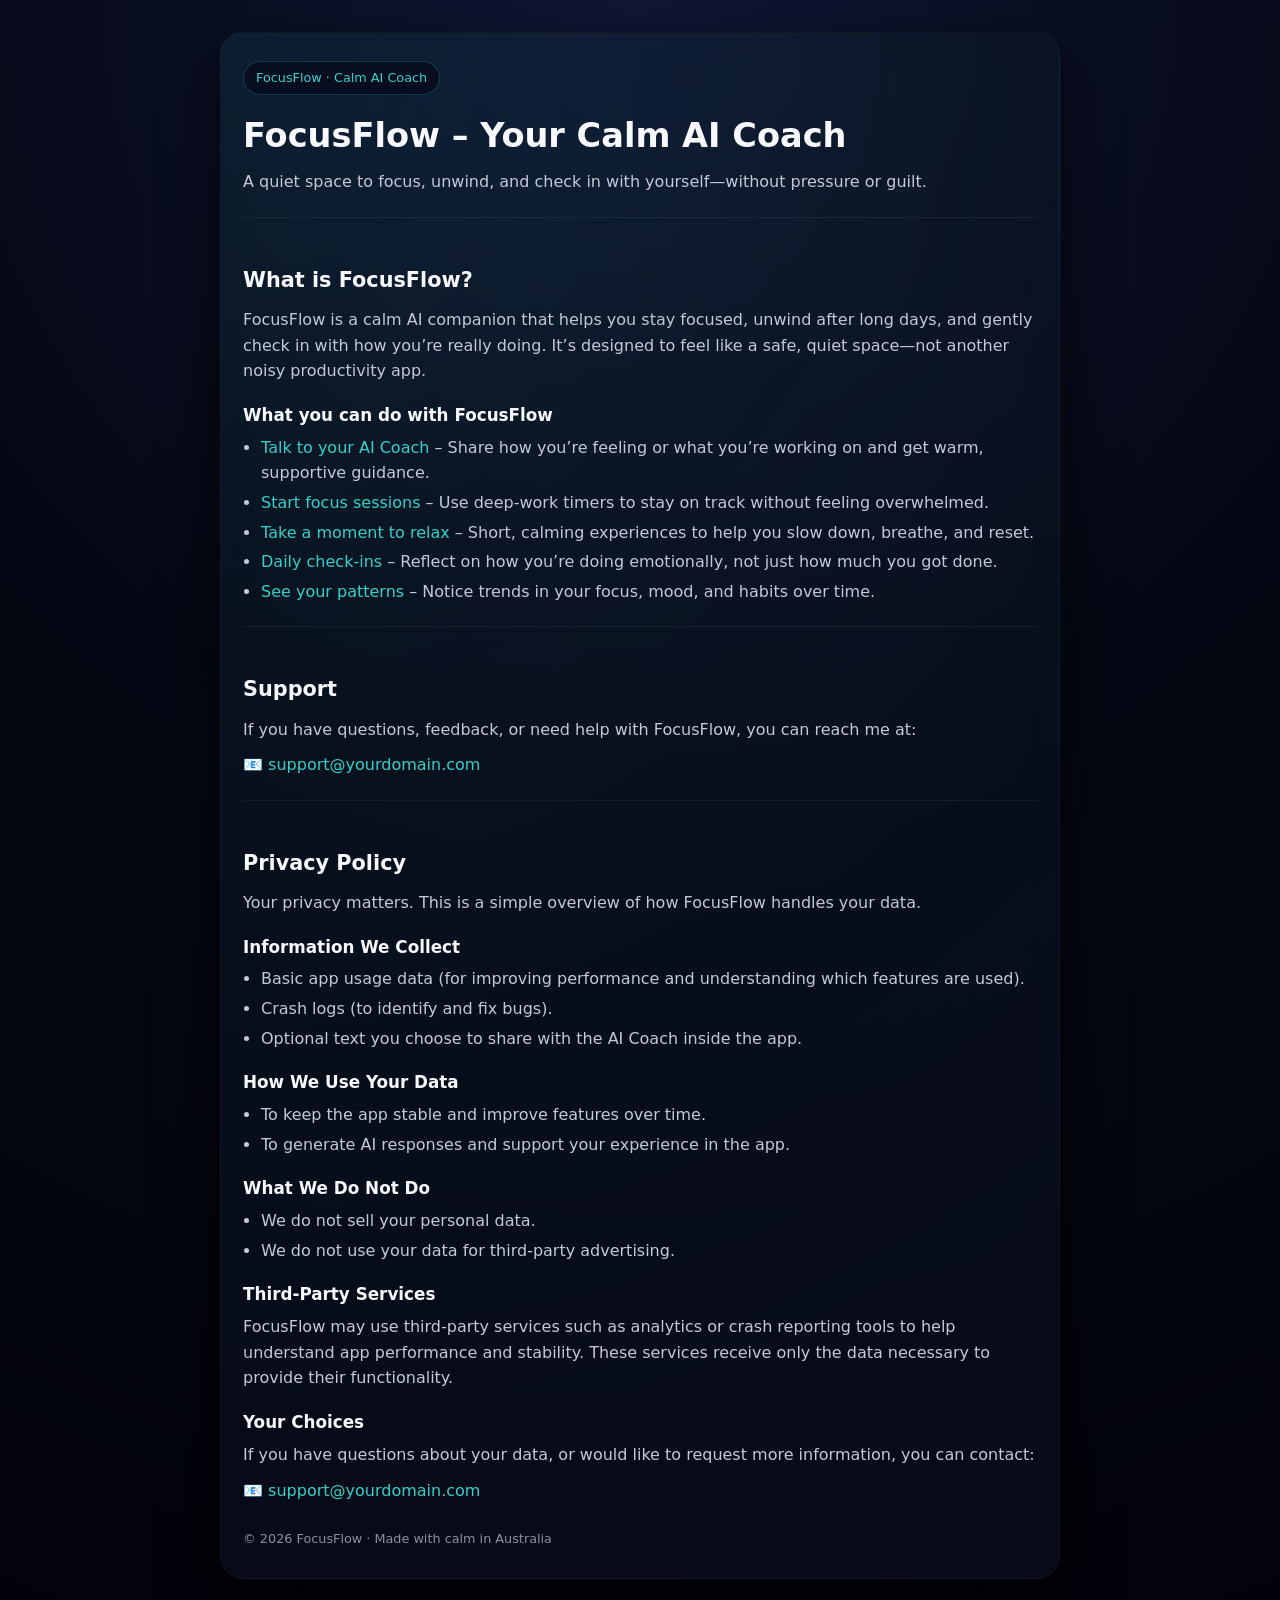
==== index.html @ 186055d6 "Create index.html" ====
<!DOCTYPE html>
<html lang="en">
<head>
  <meta charset="UTF-8" />
  <title>FocusFlow – Your Calm AI Coach</title>
  <meta name="viewport" content="width=device-width, initial-scale=1" />
  <meta name="description" content="FocusFlow is a calm AI coach that helps you focus, unwind, and check in with yourself—without pressure." />
  <style>
    :root {
      --bg: #050814;
      --bg2: #0b1022;
      --accent: #35d0c8;
      --accent-soft: rgba(53, 208, 200, 0.25);
      --text-main: #f7f9ff;
      --text-soft: #c4c8d8;
    }
    * { box-sizing: border-box; margin: 0; padding: 0; }
    body {
      font-family: system-ui, -apple-system, BlinkMacSystemFont, "SF Pro Text", sans-serif;
      background: radial-gradient(circle at top, #101735 0, var(--bg) 45%, #02030a 100%);
      color: var(--text-main);
      line-height: 1.6;
      padding: 32px 16px 48px;
      display: flex;
      justify-content: center;
    }
    .page {
      width: 100%;
      max-width: 840px;
    }
    .card {
      background: radial-gradient(circle at top left, rgba(53, 208, 200, 0.08), rgba(8, 10, 24, 0.96));
      border-radius: 24px;
      padding: 28px 22px;
      border: 1px solid rgba(255, 255, 255, 0.04);
      box-shadow: 0 24px 60px rgba(0, 0, 0, 0.7);
      backdrop-filter: blur(18px);
    }
    h1 {
      font-size: 2.1rem;
      margin-bottom: 6px;
    }
    h2 {
      font-size: 1.3rem;
      margin: 28px 0 10px;
    }
    h3 {
      font-size: 1.05rem;
      margin: 18px 0 6px;
    }
    p {
      color: var(--text-soft);
      margin-bottom: 10px;
    }
    ul {
      margin: 6px 0 10px 18px;
      color: var(--text-soft);
    }
    li { margin-bottom: 4px; }
    .pill {
      display: inline-flex;
      align-items: center;
      padding: 6px 12px;
      border-radius: 999px;
      background: rgba(8, 14, 32, 0.9);
      border: 1px solid var(--accent-soft);
      color: var(--accent);
      font-size: 0.8rem;
      margin-bottom: 14px;
    }
    .tagline {
      color: var(--text-soft);
      margin-bottom: 18px;
    }
    .section {
      margin-top: 22px;
      padding-top: 18px;
      border-top: 1px solid rgba(255, 255, 255, 0.06);
    }
    .highlight {
      color: var(--accent);
      font-weight: 500;
    }
    .footer {
      margin-top: 26px;
      font-size: 0.8rem;
      color: rgba(196, 200, 216, 0.7);
    }
    a {
      color: var(--accent);
      text-decoration: none;
    }
    a:hover { text-decoration: underline; }
  </style>
</head>
<body>
  <main class="page">
    <section class="card">
      <div class="pill">FocusFlow · Calm AI Coach</div>
      <h1>FocusFlow – Your Calm AI Coach</h1>
      <p class="tagline">
        A quiet space to focus, unwind, and check in with yourself—without pressure or guilt.
      </p>

      <div class="section">
        <h2>What is FocusFlow?</h2>
        <p>
          FocusFlow is a calm AI companion that helps you stay focused, unwind after long days,
          and gently check in with how you’re really doing. It’s designed to feel like a safe,
          quiet space—not another noisy productivity app.
        </p>
        <h3>What you can do with FocusFlow</h3>
        <ul>
          <li><span class="highlight">Talk to your AI Coach</span> – Share how you’re feeling or what you’re working on and get warm, supportive guidance.</li>
          <li><span class="highlight">Start focus sessions</span> – Use deep‑work timers to stay on track without feeling overwhelmed.</li>
          <li><span class="highlight">Take a moment to relax</span> – Short, calming experiences to help you slow down, breathe, and reset.</li>
          <li><span class="highlight">Daily check‑ins</span> – Reflect on how you’re doing emotionally, not just how much you got done.</li>
          <li><span class="highlight">See your patterns</span> – Notice trends in your focus, mood, and habits over time.</li>
        </ul>
      </div>

      <div class="section">
        <h2>Support</h2>
        <p>
          If you have questions, feedback, or need help with FocusFlow, you can reach me at:
        </p>
        <p>
          📧 <a href="mailto:support@yourdomain.com">support@yourdomain.com</a>
        </p>
      </div>

      <div class="section">
        <h2>Privacy Policy</h2>
        <p>
          Your privacy matters. This is a simple overview of how FocusFlow handles your data.
        </p>

        <h3>Information We Collect</h3>
        <ul>
          <li>Basic app usage data (for improving performance and understanding which features are used).</li>
          <li>Crash logs (to identify and fix bugs).</li>
          <li>Optional text you choose to share with the AI Coach inside the app.</li>
        </ul>

        <h3>How We Use Your Data</h3>
        <ul>
          <li>To keep the app stable and improve features over time.</li>
          <li>To generate AI responses and support your experience in the app.</li>
        </ul>

        <h3>What We Do Not Do</h3>
        <ul>
          <li>We do not sell your personal data.</li>
          <li>We do not use your data for third‑party advertising.</li>
        </ul>

        <h3>Third‑Party Services</h3>
        <p>
          FocusFlow may use third‑party services such as analytics or crash reporting tools to help
          understand app performance and stability. These services receive only the data necessary
          to provide their functionality.
        </p>

        <h3>Your Choices</h3>
        <p>
          If you have questions about your data, or would like to request more information, you can
          contact:
        </p>
        <p>
          📧 <a href="mailto:support@yourdomain.com">support@yourdomain.com</a>
        </p>
      </div>

      <div class="footer">
        © 2026 FocusFlow · Made with calm in Australia
      </div>
    </section>
  </main>
</body>
</html>
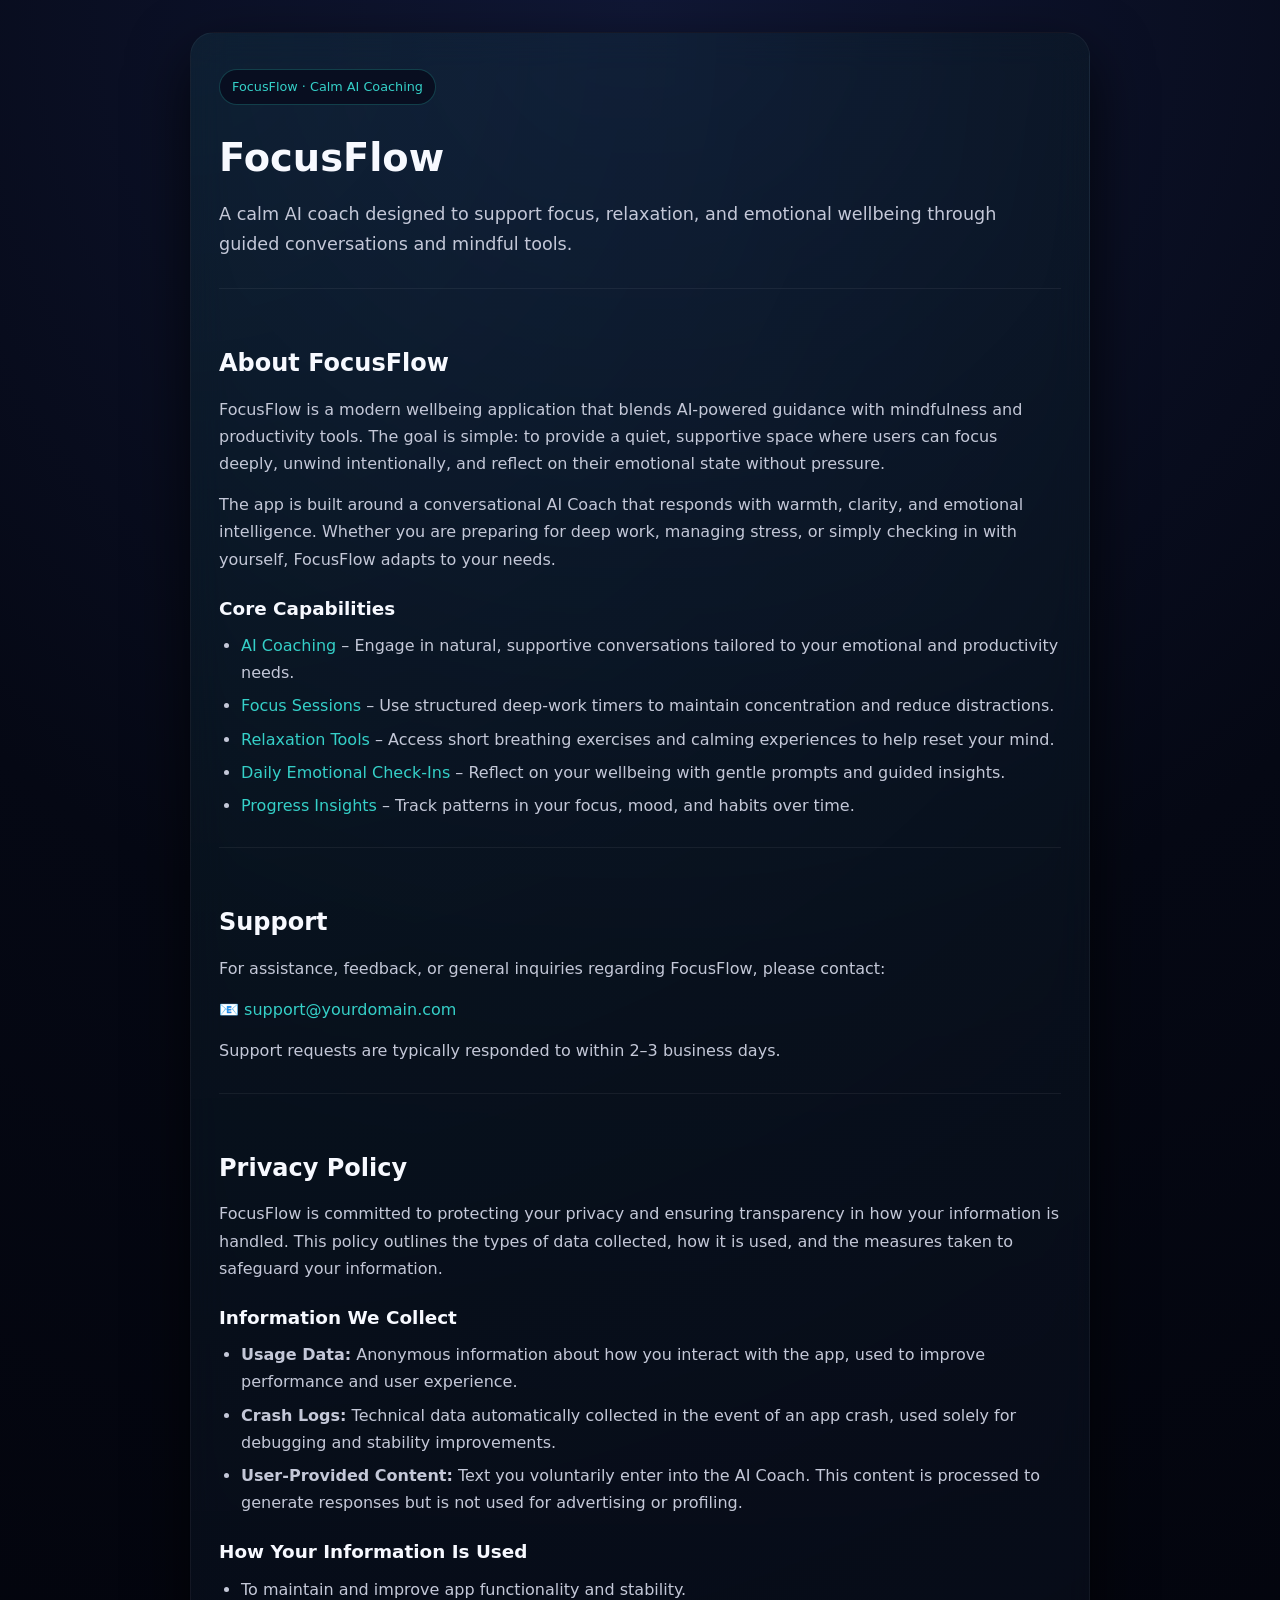
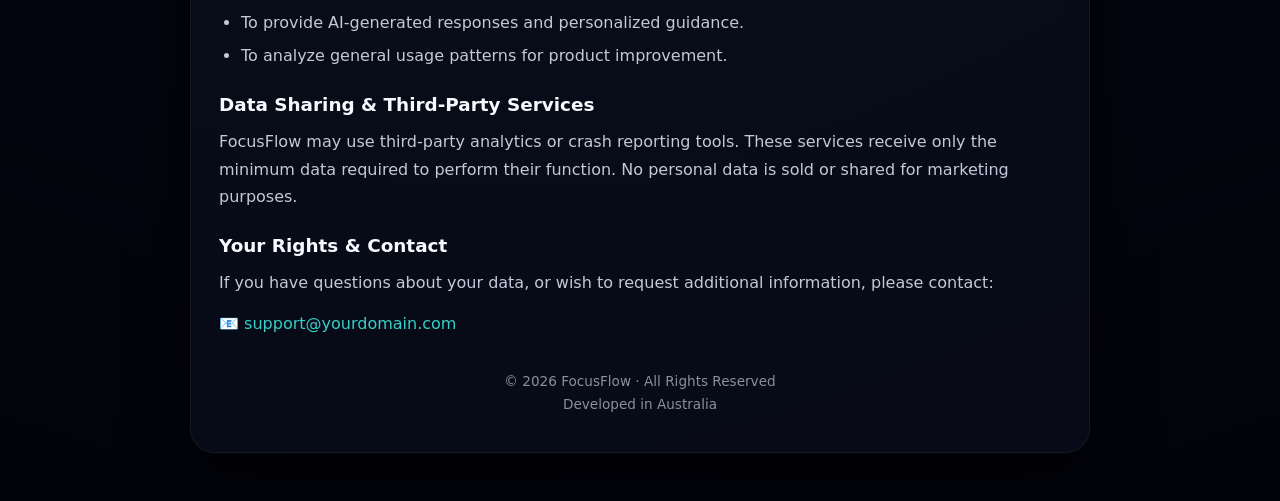
==== commit 822e2a30: "Update index.html" ====
--- a/index.html
+++ b/index.html
@@ -2,9 +2,9 @@
 <html lang="en">
 <head>
   <meta charset="UTF-8" />
-  <title>FocusFlow – Your Calm AI Coach</title>
+  <title>FocusFlow – Calm AI Coaching for Focus & Wellbeing</title>
   <meta name="viewport" content="width=device-width, initial-scale=1" />
-  <meta name="description" content="FocusFlow is a calm AI coach that helps you focus, unwind, and check in with yourself—without pressure." />
+  <meta name="description" content="FocusFlow is a calm AI coaching app designed to support focus, relaxation, and emotional wellbeing through guided conversations, focus sessions, and mindfulness tools." />
   <style>
     :root {
       --bg: #050814;
@@ -19,44 +19,44 @@
       font-family: system-ui, -apple-system, BlinkMacSystemFont, "SF Pro Text", sans-serif;
       background: radial-gradient(circle at top, #101735 0, var(--bg) 45%, #02030a 100%);
       color: var(--text-main);
-      line-height: 1.6;
+      line-height: 1.7;
       padding: 32px 16px 48px;
       display: flex;
       justify-content: center;
     }
     .page {
       width: 100%;
-      max-width: 840px;
+      max-width: 900px;
     }
     .card {
       background: radial-gradient(circle at top left, rgba(53, 208, 200, 0.08), rgba(8, 10, 24, 0.96));
       border-radius: 24px;
-      padding: 28px 22px;
-      border: 1px solid rgba(255, 255, 255, 0.04);
+      padding: 36px 28px;
+      border: 1px solid rgba(255, 255, 255, 0.05);
       box-shadow: 0 24px 60px rgba(0, 0, 0, 0.7);
       backdrop-filter: blur(18px);
     }
     h1 {
-      font-size: 2.1rem;
-      margin-bottom: 6px;
+      font-size: 2.4rem;
+      margin-bottom: 10px;
     }
     h2 {
-      font-size: 1.3rem;
-      margin: 28px 0 10px;
+      font-size: 1.5rem;
+      margin: 32px 0 12px;
     }
     h3 {
-      font-size: 1.05rem;
-      margin: 18px 0 6px;
+      font-size: 1.15rem;
+      margin: 20px 0 8px;
     }
     p {
       color: var(--text-soft);
-      margin-bottom: 10px;
+      margin-bottom: 14px;
     }
     ul {
-      margin: 6px 0 10px 18px;
+      margin: 8px 0 14px 22px;
       color: var(--text-soft);
     }
-    li { margin-bottom: 4px; }
+    li { margin-bottom: 6px; }
     .pill {
       display: inline-flex;
       align-items: center;
@@ -66,15 +66,16 @@
       border: 1px solid var(--accent-soft);
       color: var(--accent);
       font-size: 0.8rem;
-      margin-bottom: 14px;
+      margin-bottom: 20px;
     }
     .tagline {
       color: var(--text-soft);
-      margin-bottom: 18px;
+      margin-bottom: 22px;
+      font-size: 1.1rem;
     }
     .section {
-      margin-top: 22px;
-      padding-top: 18px;
+      margin-top: 28px;
+      padding-top: 22px;
       border-top: 1px solid rgba(255, 255, 255, 0.06);
     }
     .highlight {
@@ -82,9 +83,10 @@
       font-weight: 500;
     }
     .footer {
-      margin-top: 26px;
-      font-size: 0.8rem;
+      margin-top: 32px;
+      font-size: 0.85rem;
       color: rgba(196, 200, 216, 0.7);
+      text-align: center;
     }
     a {
       color: var(--accent);
@@ -96,75 +98,76 @@
 <body>
   <main class="page">
     <section class="card">
-      <div class="pill">FocusFlow · Calm AI Coach</div>
-      <h1>FocusFlow – Your Calm AI Coach</h1>
+      <div class="pill">FocusFlow · Calm AI Coaching</div>
+      <h1>FocusFlow</h1>
       <p class="tagline">
-        A quiet space to focus, unwind, and check in with yourself—without pressure or guilt.
+        A calm AI coach designed to support focus, relaxation, and emotional wellbeing through guided conversations and mindful tools.
       </p>
 
       <div class="section">
-        <h2>What is FocusFlow?</h2>
+        <h2>About FocusFlow</h2>
         <p>
-          FocusFlow is a calm AI companion that helps you stay focused, unwind after long days,
-          and gently check in with how you’re really doing. It’s designed to feel like a safe,
-          quiet space—not another noisy productivity app.
+          FocusFlow is a modern wellbeing application that blends AI‑powered guidance with mindfulness and productivity tools. 
+          The goal is simple: to provide a quiet, supportive space where users can focus deeply, unwind intentionally, and reflect on their emotional state without pressure.
         </p>
-        <h3>What you can do with FocusFlow</h3>
+        <p>
+          The app is built around a conversational AI Coach that responds with warmth, clarity, and emotional intelligence. 
+          Whether you are preparing for deep work, managing stress, or simply checking in with yourself, FocusFlow adapts to your needs.
+        </p>
+
+        <h3>Core Capabilities</h3>
         <ul>
-          <li><span class="highlight">Talk to your AI Coach</span> – Share how you’re feeling or what you’re working on and get warm, supportive guidance.</li>
-          <li><span class="highlight">Start focus sessions</span> – Use deep‑work timers to stay on track without feeling overwhelmed.</li>
-          <li><span class="highlight">Take a moment to relax</span> – Short, calming experiences to help you slow down, breathe, and reset.</li>
-          <li><span class="highlight">Daily check‑ins</span> – Reflect on how you’re doing emotionally, not just how much you got done.</li>
-          <li><span class="highlight">See your patterns</span> – Notice trends in your focus, mood, and habits over time.</li>
+          <li><span class="highlight">AI Coaching</span> – Engage in natural, supportive conversations tailored to your emotional and productivity needs.</li>
+          <li><span class="highlight">Focus Sessions</span> – Use structured deep‑work timers to maintain concentration and reduce distractions.</li>
+          <li><span class="highlight">Relaxation Tools</span> – Access short breathing exercises and calming experiences to help reset your mind.</li>
+          <li><span class="highlight">Daily Emotional Check‑Ins</span> – Reflect on your wellbeing with gentle prompts and guided insights.</li>
+          <li><span class="highlight">Progress Insights</span> – Track patterns in your focus, mood, and habits over time.</li>
         </ul>
       </div>
 
       <div class="section">
         <h2>Support</h2>
         <p>
-          If you have questions, feedback, or need help with FocusFlow, you can reach me at:
+          For assistance, feedback, or general inquiries regarding FocusFlow, please contact:
         </p>
         <p>
           📧 <a href="mailto:support@yourdomain.com">support@yourdomain.com</a>
+        </p>
+        <p>
+          Support requests are typically responded to within 2–3 business days.
         </p>
       </div>
 
       <div class="section">
         <h2>Privacy Policy</h2>
         <p>
-          Your privacy matters. This is a simple overview of how FocusFlow handles your data.
+          FocusFlow is committed to protecting your privacy and ensuring transparency in how your information is handled. 
+          This policy outlines the types of data collected, how it is used, and the measures taken to safeguard your information.
         </p>
 
         <h3>Information We Collect</h3>
         <ul>
-          <li>Basic app usage data (for improving performance and understanding which features are used).</li>
-          <li>Crash logs (to identify and fix bugs).</li>
-          <li>Optional text you choose to share with the AI Coach inside the app.</li>
+          <li><strong>Usage Data:</strong> Anonymous information about how you interact with the app, used to improve performance and user experience.</li>
+          <li><strong>Crash Logs:</strong> Technical data automatically collected in the event of an app crash, used solely for debugging and stability improvements.</li>
+          <li><strong>User‑Provided Content:</strong> Text you voluntarily enter into the AI Coach. This content is processed to generate responses but is not used for advertising or profiling.</li>
         </ul>
 
-        <h3>How We Use Your Data</h3>
+        <h3>How Your Information Is Used</h3>
         <ul>
-          <li>To keep the app stable and improve features over time.</li>
-          <li>To generate AI responses and support your experience in the app.</li>
+          <li>To maintain and improve app functionality and stability.</li>
+          <li>To provide AI‑generated responses and personalized guidance.</li>
+          <li>To analyze general usage patterns for product improvement.</li>
         </ul>
 
-        <h3>What We Do Not Do</h3>
-        <ul>
-          <li>We do not sell your personal data.</li>
-          <li>We do not use your data for third‑party advertising.</li>
-        </ul>
-
-        <h3>Third‑Party Services</h3>
+        <h3>Data Sharing & Third‑Party Services</h3>
         <p>
-          FocusFlow may use third‑party services such as analytics or crash reporting tools to help
-          understand app performance and stability. These services receive only the data necessary
-          to provide their functionality.
+          FocusFlow may use third‑party analytics or crash reporting tools. These services receive only the minimum data required to perform their function. 
+          No personal data is sold or shared for marketing purposes.
         </p>
 
-        <h3>Your Choices</h3>
+        <h3>Your Rights & Contact</h3>
         <p>
-          If you have questions about your data, or would like to request more information, you can
-          contact:
+          If you have questions about your data, or wish to request additional information, please contact:
         </p>
         <p>
           📧 <a href="mailto:support@yourdomain.com">support@yourdomain.com</a>
@@ -172,7 +175,8 @@
       </div>
 
       <div class="footer">
-        © 2026 FocusFlow · Made with calm in Australia
+        © 2026 FocusFlow · All Rights Reserved  
+        <br />Developed in Australia
       </div>
     </section>
   </main>
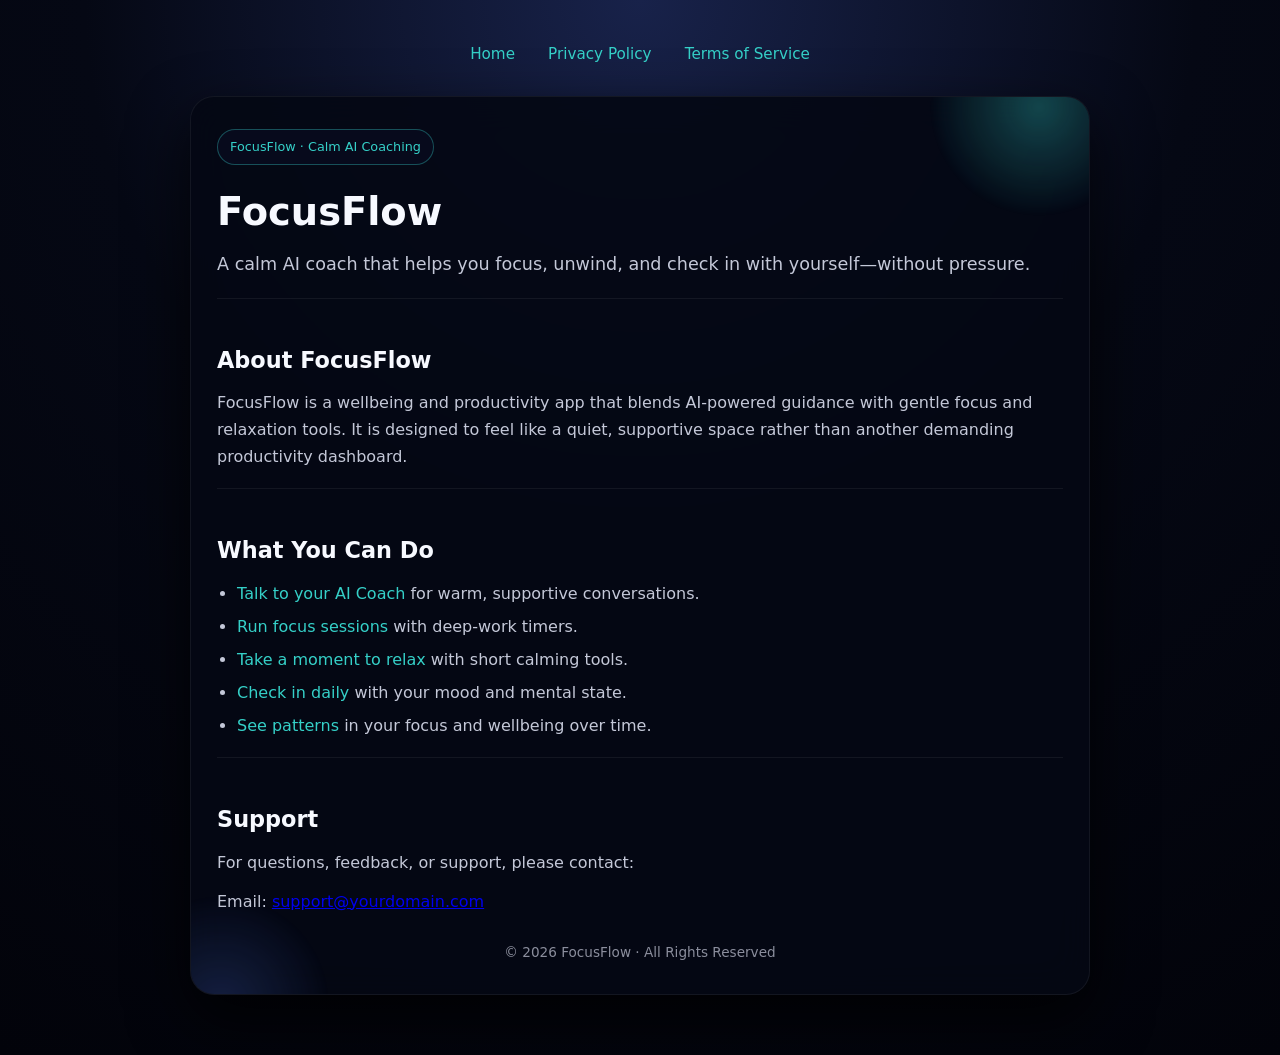
==== commit 3681a966: "Update index.html" ====
--- a/index.html
+++ b/index.html
@@ -2,181 +2,59 @@
 <html lang="en">
 <head>
   <meta charset="UTF-8" />
-  <title>FocusFlow – Calm AI Coaching for Focus & Wellbeing</title>
-  <meta name="viewport" content="width=device-width, initial-scale=1" />
-  <meta name="description" content="FocusFlow is a calm AI coaching app designed to support focus, relaxation, and emotional wellbeing through guided conversations, focus sessions, and mindfulness tools." />
-  <style>
-    :root {
-      --bg: #050814;
-      --bg2: #0b1022;
-      --accent: #35d0c8;
-      --accent-soft: rgba(53, 208, 200, 0.25);
-      --text-main: #f7f9ff;
-      --text-soft: #c4c8d8;
-    }
-    * { box-sizing: border-box; margin: 0; padding: 0; }
-    body {
-      font-family: system-ui, -apple-system, BlinkMacSystemFont, "SF Pro Text", sans-serif;
-      background: radial-gradient(circle at top, #101735 0, var(--bg) 45%, #02030a 100%);
-      color: var(--text-main);
-      line-height: 1.7;
-      padding: 32px 16px 48px;
-      display: flex;
-      justify-content: center;
-    }
-    .page {
-      width: 100%;
-      max-width: 900px;
-    }
-    .card {
-      background: radial-gradient(circle at top left, rgba(53, 208, 200, 0.08), rgba(8, 10, 24, 0.96));
-      border-radius: 24px;
-      padding: 36px 28px;
-      border: 1px solid rgba(255, 255, 255, 0.05);
-      box-shadow: 0 24px 60px rgba(0, 0, 0, 0.7);
-      backdrop-filter: blur(18px);
-    }
-    h1 {
-      font-size: 2.4rem;
-      margin-bottom: 10px;
-    }
-    h2 {
-      font-size: 1.5rem;
-      margin: 32px 0 12px;
-    }
-    h3 {
-      font-size: 1.15rem;
-      margin: 20px 0 8px;
-    }
-    p {
-      color: var(--text-soft);
-      margin-bottom: 14px;
-    }
-    ul {
-      margin: 8px 0 14px 22px;
-      color: var(--text-soft);
-    }
-    li { margin-bottom: 6px; }
-    .pill {
-      display: inline-flex;
-      align-items: center;
-      padding: 6px 12px;
-      border-radius: 999px;
-      background: rgba(8, 14, 32, 0.9);
-      border: 1px solid var(--accent-soft);
-      color: var(--accent);
-      font-size: 0.8rem;
-      margin-bottom: 20px;
-    }
-    .tagline {
-      color: var(--text-soft);
-      margin-bottom: 22px;
-      font-size: 1.1rem;
-    }
-    .section {
-      margin-top: 28px;
-      padding-top: 22px;
-      border-top: 1px solid rgba(255, 255, 255, 0.06);
-    }
-    .highlight {
-      color: var(--accent);
-      font-weight: 500;
-    }
-    .footer {
-      margin-top: 32px;
-      font-size: 0.85rem;
-      color: rgba(196, 200, 216, 0.7);
-      text-align: center;
-    }
-    a {
-      color: var(--accent);
-      text-decoration: none;
-    }
-    a:hover { text-decoration: underline; }
-  </style>
+  <title>FocusFlow – Calm AI Coach</title>
+  <link rel="stylesheet" href="style.css" />
 </head>
 <body>
   <main class="page">
+    <nav>
+      <a href="index.html">Home</a>
+      <a href="privacy.html">Privacy Policy</a>
+      <a href="terms.html">Terms of Service</a>
+    </nav>
+
     <section class="card">
-      <div class="pill">FocusFlow · Calm AI Coaching</div>
-      <h1>FocusFlow</h1>
-      <p class="tagline">
-        A calm AI coach designed to support focus, relaxation, and emotional wellbeing through guided conversations and mindful tools.
-      </p>
-
-      <div class="section">
-        <h2>About FocusFlow</h2>
-        <p>
-          FocusFlow is a modern wellbeing application that blends AI‑powered guidance with mindfulness and productivity tools. 
-          The goal is simple: to provide a quiet, supportive space where users can focus deeply, unwind intentionally, and reflect on their emotional state without pressure.
-        </p>
-        <p>
-          The app is built around a conversational AI Coach that responds with warmth, clarity, and emotional intelligence. 
-          Whether you are preparing for deep work, managing stress, or simply checking in with yourself, FocusFlow adapts to your needs.
+      <div class="card-inner">
+        <div class="hero-pill">FocusFlow · Calm AI Coaching</div>
+        <h1 class="hero-title">FocusFlow</h1>
+        <p class="hero-subtitle">
+          A calm AI coach that helps you focus, unwind, and check in with yourself—without pressure.
         </p>
 
-        <h3>Core Capabilities</h3>
-        <ul>
-          <li><span class="highlight">AI Coaching</span> – Engage in natural, supportive conversations tailored to your emotional and productivity needs.</li>
-          <li><span class="highlight">Focus Sessions</span> – Use structured deep‑work timers to maintain concentration and reduce distractions.</li>
-          <li><span class="highlight">Relaxation Tools</span> – Access short breathing exercises and calming experiences to help reset your mind.</li>
-          <li><span class="highlight">Daily Emotional Check‑Ins</span> – Reflect on your wellbeing with gentle prompts and guided insights.</li>
-          <li><span class="highlight">Progress Insights</span> – Track patterns in your focus, mood, and habits over time.</li>
-        </ul>
-      </div>
+        <div class="section">
+          <h2>About FocusFlow</h2>
+          <p>
+            FocusFlow is a wellbeing and productivity app that blends AI‑powered guidance with
+            gentle focus and relaxation tools. It is designed to feel like a quiet, supportive
+            space rather than another demanding productivity dashboard.
+          </p>
+        </div>
 
-      <div class="section">
-        <h2>Support</h2>
-        <p>
-          For assistance, feedback, or general inquiries regarding FocusFlow, please contact:
-        </p>
-        <p>
-          📧 <a href="mailto:support@yourdomain.com">support@yourdomain.com</a>
-        </p>
-        <p>
-          Support requests are typically responded to within 2–3 business days.
-        </p>
-      </div>
+        <div class="section">
+          <h2>What You Can Do</h2>
+          <ul>
+            <li><span class="highlight">Talk to your AI Coach</span> for warm, supportive conversations.</li>
+            <li><span class="highlight">Run focus sessions</span> with deep‑work timers.</li>
+            <li><span class="highlight">Take a moment to relax</span> with short calming tools.</li>
+            <li><span class="highlight">Check in daily</span> with your mood and mental state.</li>
+            <li><span class="highlight">See patterns</span> in your focus and wellbeing over time.</li>
+          </ul>
+        </div>
 
-      <div class="section">
-        <h2>Privacy Policy</h2>
-        <p>
-          FocusFlow is committed to protecting your privacy and ensuring transparency in how your information is handled. 
-          This policy outlines the types of data collected, how it is used, and the measures taken to safeguard your information.
-        </p>
+        <div class="section">
+          <h2>Support</h2>
+          <p>
+            For questions, feedback, or support, please contact:
+          </p>
+          <p>
+            Email:
+            <a href="mailto:support@yourdomain.com">support@yourdomain.com</a>
+          </p>
+        </div>
 
-        <h3>Information We Collect</h3>
-        <ul>
-          <li><strong>Usage Data:</strong> Anonymous information about how you interact with the app, used to improve performance and user experience.</li>
-          <li><strong>Crash Logs:</strong> Technical data automatically collected in the event of an app crash, used solely for debugging and stability improvements.</li>
-          <li><strong>User‑Provided Content:</strong> Text you voluntarily enter into the AI Coach. This content is processed to generate responses but is not used for advertising or profiling.</li>
-        </ul>
-
-        <h3>How Your Information Is Used</h3>
-        <ul>
-          <li>To maintain and improve app functionality and stability.</li>
-          <li>To provide AI‑generated responses and personalized guidance.</li>
-          <li>To analyze general usage patterns for product improvement.</li>
-        </ul>
-
-        <h3>Data Sharing & Third‑Party Services</h3>
-        <p>
-          FocusFlow may use third‑party analytics or crash reporting tools. These services receive only the minimum data required to perform their function. 
-          No personal data is sold or shared for marketing purposes.
-        </p>
-
-        <h3>Your Rights & Contact</h3>
-        <p>
-          If you have questions about your data, or wish to request additional information, please contact:
-        </p>
-        <p>
-          📧 <a href="mailto:support@yourdomain.com">support@yourdomain.com</a>
-        </p>
-      </div>
-
-      <div class="footer">
-        © 2026 FocusFlow · All Rights Reserved  
-        <br />Developed in Australia
+        <div class="footer">
+          © 2026 FocusFlow · All Rights Reserved
+        </div>
       </div>
     </section>
   </main>
--- a/style.css
+++ b/style.css
@@ -0,0 +1,170 @@
+:root {
+  --bg: #050814;
+  --bg2: #0b1022;
+  --accent: #35d0c8;
+  --accent-soft: rgba(53, 208, 200, 0.35);
+  --text-main: #f7f9ff;
+  --text-soft: #c4c8d8;
+}
+
+* {
+  box-sizing: border-box;
+  margin: 0;
+  padding: 0;
+}
+
+body {
+  font-family: -apple-system, BlinkMacSystemFont, "SF Pro Text", system-ui, sans-serif;
+  background:
+    radial-gradient(circle at top, #18224a 0, var(--bg) 45%, #02030a 100%);
+  color: var(--text-main);
+  line-height: 1.7;
+  padding: 40px 20px 60px;
+  display: flex;
+  justify-content: center;
+}
+
+.page {
+  width: 100%;
+  max-width: 900px;
+}
+
+/* Top nav */
+
+nav {
+  text-align: center;
+  margin-bottom: 28px;
+}
+
+nav a {
+  color: var(--accent);
+  margin: 0 14px;
+  text-decoration: none;
+  font-weight: 500;
+  font-size: 0.95rem;
+}
+
+nav a:hover {
+  text-decoration: underline;
+}
+
+/* Card + layout */
+
+.card {
+  position: relative;
+  background: rgba(5, 8, 20, 0.92);
+  border-radius: 24px;
+  padding: 32px 26px 30px;
+  border: 1px solid rgba(255, 255, 255, 0.06);
+  box-shadow: 0 24px 60px rgba(0, 0, 0, 0.8);
+  backdrop-filter: blur(18px);
+  overflow: hidden;
+}
+
+/* Decorative glow “graphics” */
+
+.card::before {
+  content: "";
+  position: absolute;
+  top: -120px;
+  right: -80px;
+  width: 260px;
+  height: 260px;
+  background: radial-gradient(circle, var(--accent-soft), transparent 60%);
+  opacity: 0.9;
+  filter: blur(2px);
+}
+
+.card::after {
+  content: "";
+  position: absolute;
+  bottom: -140px;
+  left: -100px;
+  width: 260px;
+  height: 260px;
+  background: radial-gradient(circle, rgba(88, 130, 255, 0.25), transparent 60%);
+  opacity: 0.8;
+  filter: blur(2px);
+}
+
+.card-inner {
+  position: relative;
+  z-index: 1;
+}
+
+/* Hero */
+
+.hero-title {
+  font-size: 2.4rem;
+  margin-bottom: 6px;
+}
+
+.hero-subtitle {
+  color: var(--text-soft);
+  font-size: 1.1rem;
+  margin-bottom: 18px;
+}
+
+.hero-pill {
+  display: inline-flex;
+  padding: 6px 12px;
+  border-radius: 999px;
+  border: 1px solid var(--accent-soft);
+  background: rgba(8, 12, 30, 0.9);
+  color: var(--accent);
+  font-size: 0.8rem;
+  margin-bottom: 14px;
+}
+
+/* Sections */
+
+h1, h2, h3 {
+  margin-top: 0;
+}
+
+h2 {
+  font-size: 1.4rem;
+  margin: 26px 0 10px;
+}
+
+h3 {
+  font-size: 1.05rem;
+  margin: 18px 0 8px;
+}
+
+p {
+  color: var(--text-soft);
+  margin-bottom: 12px;
+}
+
+ul {
+  margin: 6px 0 14px 20px;
+  color: var(--text-soft);
+}
+
+li {
+  margin-bottom: 6px;
+}
+
+.section {
+  margin-top: 18px;
+  padding-top: 16px;
+  border-top: 1px solid rgba(255, 255, 255, 0.06);
+}
+
+/* Highlight */
+
+.highlight {
+  color: var(--accent);
+  font-weight: 500;
+}
+
+/* Footer */
+
+.footer {
+  margin-top: 26px;
+  font-size: 0.85rem;
+  color: rgba(196, 200, 216, 0.7);
+  text-align: center;
+}
+
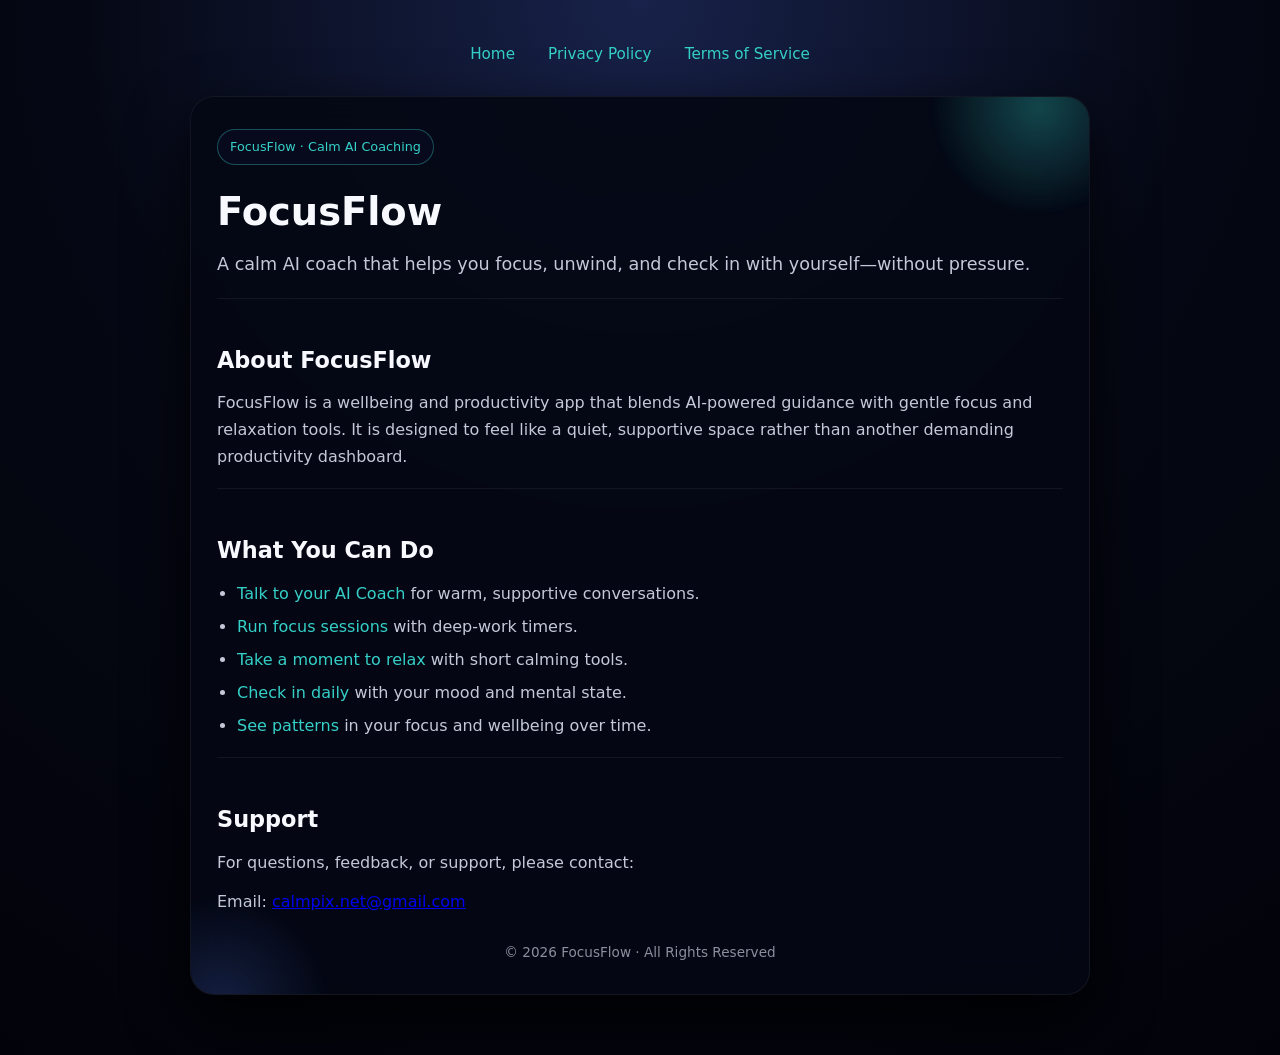
==== commit 61facd43: "Update index.html" ====
--- a/index.html
+++ b/index.html
@@ -48,7 +48,7 @@
           </p>
           <p>
             Email:
-            <a href="mailto:support@yourdomain.com">support@yourdomain.com</a>
+            <a href="mailto:calmpix.net@gmail.com">calmpix.net@gmail.com</a>
           </p>
         </div>
 
